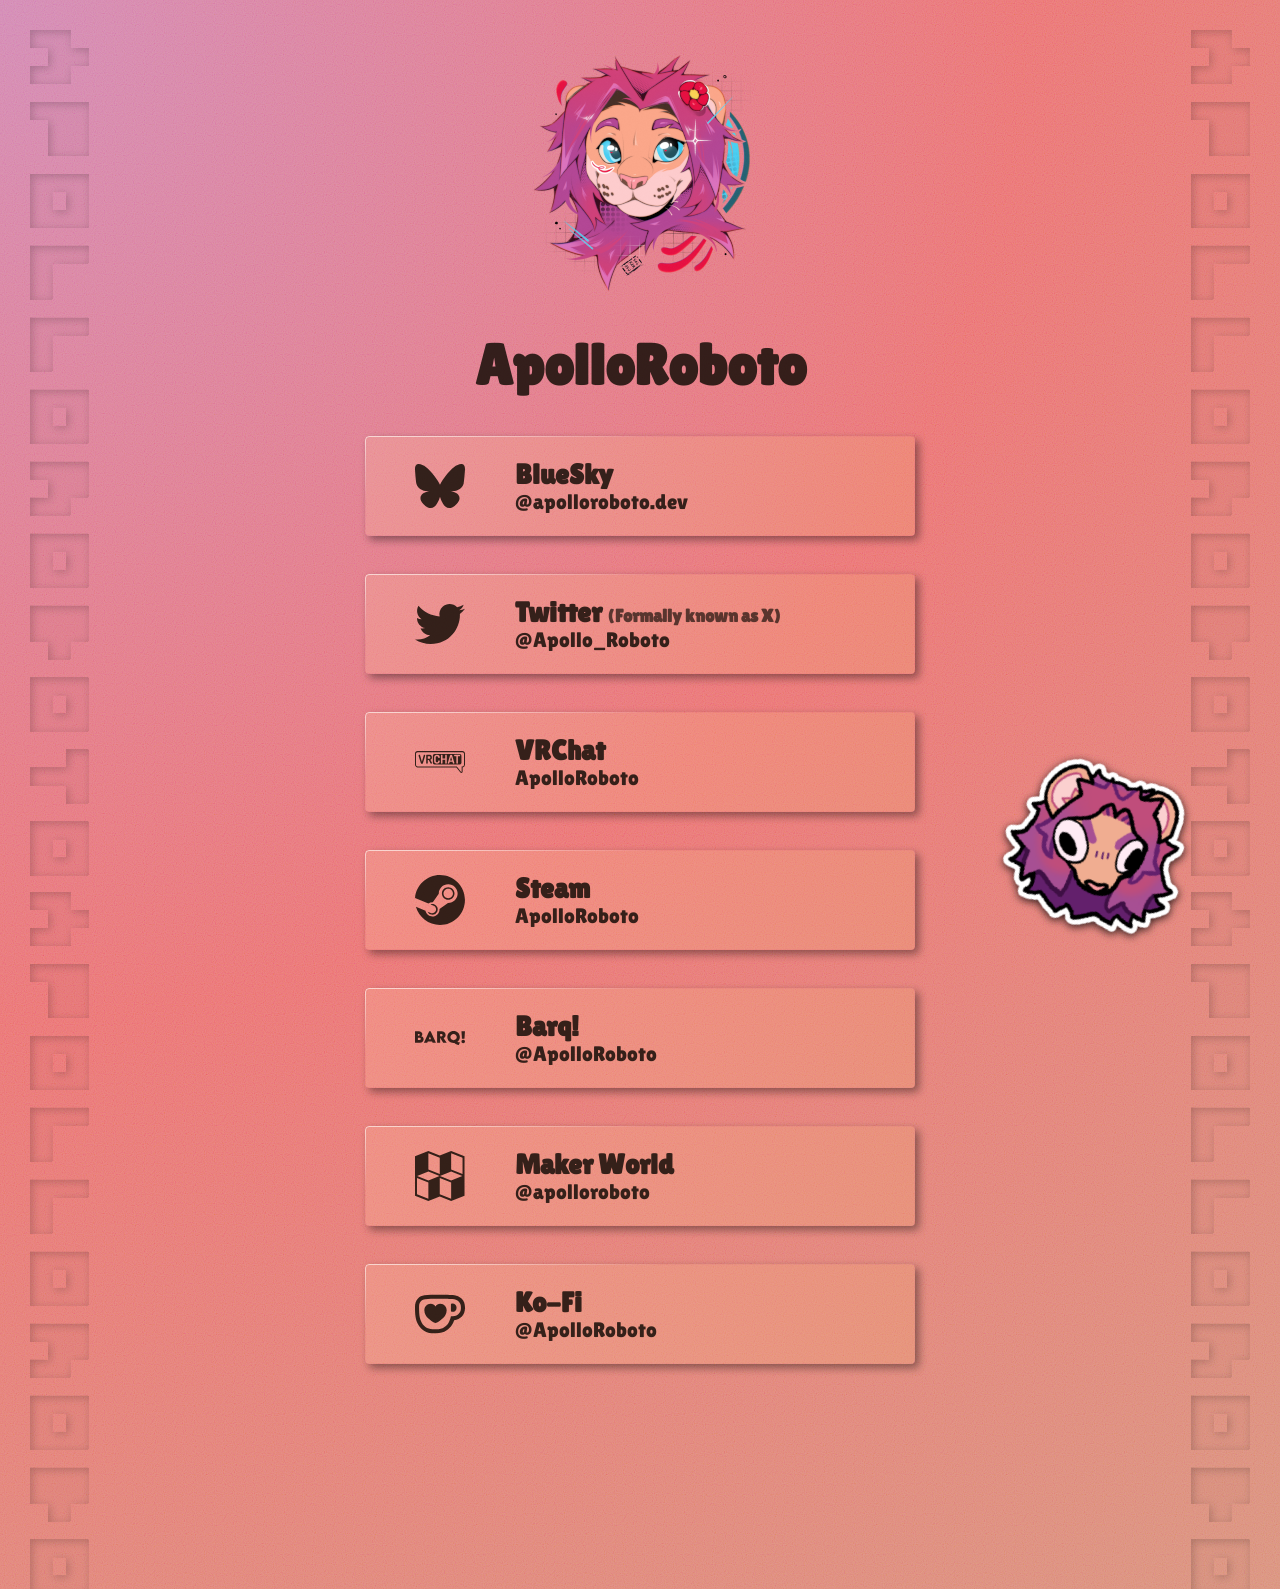
==== index2.html @ 9294cda2 "progress on url page" ====
<html>
    <head>
        <link rel="stylesheet" href="https://fonts.googleapis.com/css?family=Lilita One">
        <style>
            body {
                padding: 0;
                margin: 0;
                background:
                    url("assets/noise.svg"),
                    radial-gradient(circle at top left, rgba(217, 154, 191) 0%, rgb(238, 135, 135) 50%, rgb(223, 161, 143) 100%);
                background-blend-mode: color-burn;
                font-family: "Lilita One";
                display: flex;
                flex-direction: column;
                align-items: center;
                padding-block-start: 38px;
                padding-block-end: 25vh;
                gap: 38px;
                user-select: none;
                position: relative;
            }

            h1 {
                padding: 0;
                margin: 0;
                font-size: 57px;
                color: #1A100ADF;
                letter-spacing: 5%;
            }

            .url_button {
                display: flex;
                flex-direction: row;
                align-items: center;
                gap: 50px;
                padding-inline-start: 50px;
                width: 500px;
                max-width: 500px;
                min-width: 400px;
                height: 100px;
                border-radius: 4px;
                box-shadow: 4px 4px 8px #00000066;
                text-decoration: none;
                transition: all .15s ease-in-out;
                background-image: url("assets/button.svg");
                background-repeat: none;
            }
            .url_button:hover {
                scale: 102.5%;
                box-shadow: 9px 9px 14px #00000066;
            }
            .url_button svg,
            .url_button img {
                width: 50px;
                height: 50px;
                color: #1A100ADF;
            }
            .url_button h2 {
                font-size: 28px;
                color: #1A100ADF;
                padding: 0;
                margin: 0;
            }
            .url_button span {
                font-size: 21px;
                color: #1A100ADF;
            }
            .url_button small {
                font-size: 18px;
                opacity: 80%;
            }

            .sticker {
                position: absolute;
                width: 190px;
                height: 190px;
                top: 0px;
                left: 50%;
                translate: 364px 750px;
                rotate: 22deg;
                filter: drop-shadow(1px 2px 4px #000000CC);
            }

            .left_bit_text {
                position: absolute;
                top: 30px;
                left: 30px;
                bottom: 0;
                width: 59px;
                background-image: url("assets/apolloroboto_bit_text.svg");
                background-repeat: repeat-y;
                background-position: top;
            }
            .right_bit_text {
                position: absolute;
                top: 30px;
                right: 30px;
                bottom: 0;
                width: 59px;
                background-image: url("assets/apolloroboto_bit_text.svg");
                background-repeat: repeat-y;
                background-position: top;
            }

        </style>
    </head>
    <body>

        <img src="assets/apollo_by_valkarasu_transparent.png" alt="Apollo by Valkarasu">

        <h1>ApolloRoboto</h1>

        <a class="url_button" href="https://bsky.app/profile/did:plc:s3xcflxtxenb74msfpyjkhjd">
            <img src="assets/icons/bluesky.svg">
            <div>
                <h2>BlueSky</h2>
                <span>@apolloroboto.dev</span>
            </div>
        </a>

        <a class="url_button" href="https://twitter.com/Apollo_Roboto">
            <img src="assets/icons/twitter.svg">
            <div>
                <h2>Twitter <small>(Formally known as X)</small></h2>
                <span>@Apollo_Roboto</span>
            </div>
        </a>

        <a class="url_button" href="https://vrchat.com/home/user/usr_f34f3c4d-56a7-4821-9aa4-51be458d421a">
            <img src="assets/icons/vrchat.svg">
            <div>
                <h2>VRChat</h2>
                <span>ApolloRoboto</span>
            </div>
        </a>

        <a class="url_button" href="https://steamcommunity.com/id/ApolloRoboto/">
            <img src="assets/icons/steam.svg">
            <div>
                <h2>Steam</h2>
                <span>ApolloRoboto</span>
            </div>
        </a>

        <a class="url_button" href="https://web.barq.app/profiles/1fcb3248-6b0b-4448-8680-1d28ed8b0959">
            <img src="assets/icons/barq.svg">
            <div>
                <h2>Barq!</h2>
                <span>@ApolloRoboto</span>
            </div>
        </a>

        <a class="url_button" href="https://makerworld.com/en/@apolloroboto">
            <img src="assets/icons/maker_world.svg">
            <div>
                <h2>Maker World</h2>
                <span>@apolloroboto</span>
            </div>
        </a>

        <a class="url_button" href="https://ko-fi.com/apolloroboto">
            <img src="assets/icons/ko_fi.svg">
            <div>
                <h2>Ko-Fi</h2>
                <span>@ApolloRoboto</span>
            </div>
        </a>

        <img class="sticker" src="assets/apollo_by_tigerstooth_sticker.png" alt="Apollo by Tigerstooth">

        <div class="left_bit_text"></div>

        <div class="right_bit_text"></div>

    </body>
</html>
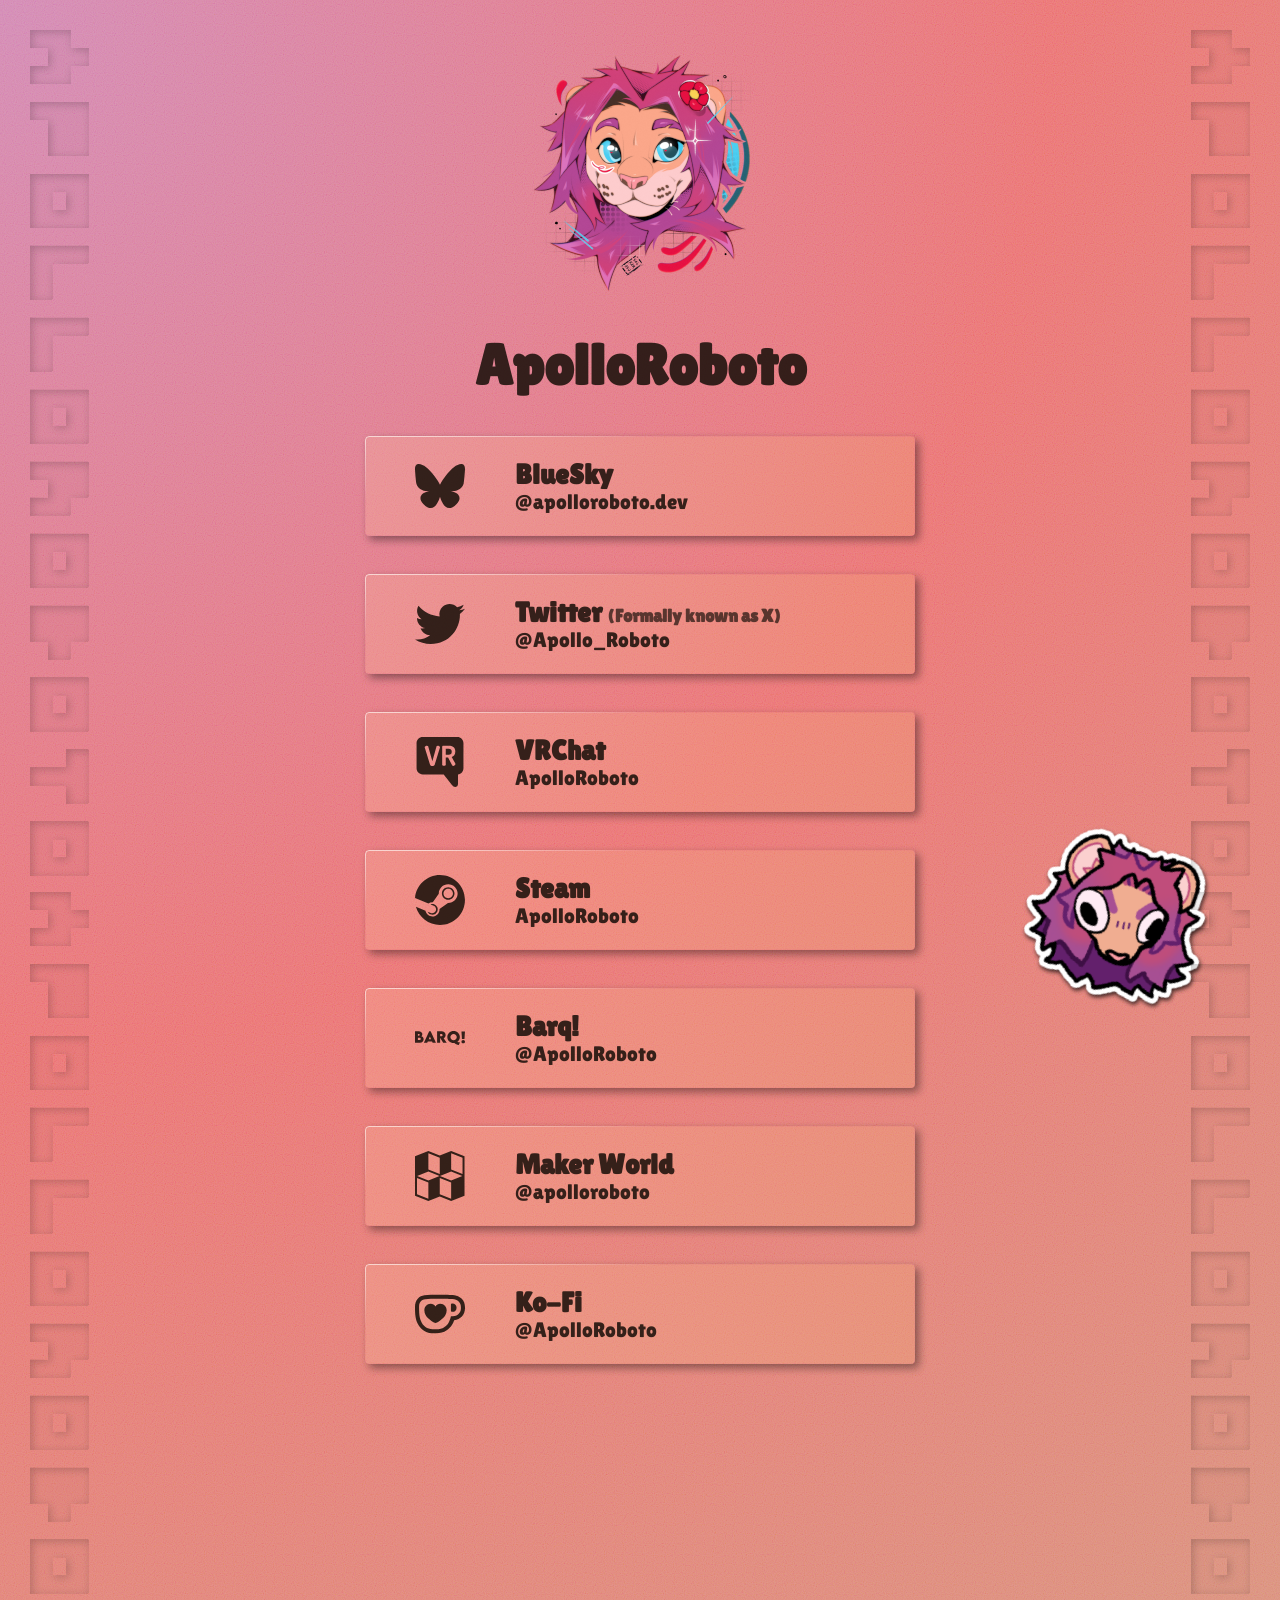
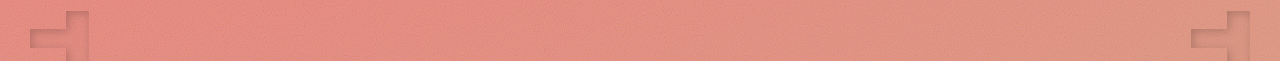
==== commit 040b07b0: "little fixes" ====
--- a/index2.html
+++ b/index2.html
@@ -14,7 +14,7 @@
                 flex-direction: column;
                 align-items: center;
                 padding-block-start: 38px;
-                padding-block-end: 25vh;
+                padding-block-end: 33vh;
                 gap: 38px;
                 user-select: none;
                 position: relative;
@@ -76,9 +76,7 @@
                 height: 190px;
                 top: 0px;
                 left: 50%;
-                translate: 364px 750px;
-                rotate: 22deg;
-                filter: drop-shadow(1px 2px 4px #000000CC);
+                filter: drop-shadow(2px 2px 2px #000000BB);
             }
 
             .left_bit_text {
@@ -110,7 +108,7 @@
 
         <h1>ApolloRoboto</h1>
 
-        <a class="url_button" href="https://bsky.app/profile/did:plc:s3xcflxtxenb74msfpyjkhjd">
+        <a id="bluesky" class="url_button" href="https://bsky.app/profile/did:plc:s3xcflxtxenb74msfpyjkhjd">
             <img src="assets/icons/bluesky.svg">
             <div>
                 <h2>BlueSky</h2>
@@ -118,7 +116,7 @@
             </div>
         </a>
 
-        <a class="url_button" href="https://twitter.com/Apollo_Roboto">
+        <a id="twitter" class="url_button" href="https://twitter.com/Apollo_Roboto">
             <img src="assets/icons/twitter.svg">
             <div>
                 <h2>Twitter <small>(Formally known as X)</small></h2>
@@ -126,15 +124,15 @@
             </div>
         </a>
 
-        <a class="url_button" href="https://vrchat.com/home/user/usr_f34f3c4d-56a7-4821-9aa4-51be458d421a">
-            <img src="assets/icons/vrchat.svg">
+        <a id="vrchat" class="url_button" href="https://vrchat.com/home/user/usr_f34f3c4d-56a7-4821-9aa4-51be458d421a">
+            <img src="assets/icons/vrchat_fill.svg">
             <div>
                 <h2>VRChat</h2>
                 <span>ApolloRoboto</span>
             </div>
         </a>
 
-        <a class="url_button" href="https://steamcommunity.com/id/ApolloRoboto/">
+        <a id="steam" class="url_button" href="https://steamcommunity.com/id/ApolloRoboto/">
             <img src="assets/icons/steam.svg">
             <div>
                 <h2>Steam</h2>
@@ -142,7 +140,7 @@
             </div>
         </a>
 
-        <a class="url_button" href="https://web.barq.app/profiles/1fcb3248-6b0b-4448-8680-1d28ed8b0959">
+        <a id="barq" class="url_button" href="https://barq.app/@ApolloRoboto">
             <img src="assets/icons/barq.svg">
             <div>
                 <h2>Barq!</h2>
@@ -150,7 +148,7 @@
             </div>
         </a>
 
-        <a class="url_button" href="https://makerworld.com/en/@apolloroboto">
+        <a id="maker_world" class="url_button" href="https://makerworld.com/en/@apolloroboto">
             <img src="assets/icons/maker_world.svg">
             <div>
                 <h2>Maker World</h2>
@@ -158,7 +156,7 @@
             </div>
         </a>
 
-        <a class="url_button" href="https://ko-fi.com/apolloroboto">
+        <a id="ko_fi" class="url_button" href="https://ko-fi.com/apolloroboto">
             <img src="assets/icons/ko_fi.svg">
             <div>
                 <h2>Ko-Fi</h2>
@@ -166,7 +164,12 @@
             </div>
         </a>
 
-        <img class="sticker" src="assets/apollo_by_tigerstooth_sticker.png" alt="Apollo by Tigerstooth">
+        <img
+            class="sticker"
+            src="assets/apollo_by_tigerstooth_sticker.png"
+            alt="Apollo by Tigerstooth"
+            style="translate: 385px 820px; rotate: 22deg;"
+        >
 
         <div class="left_bit_text"></div>
 
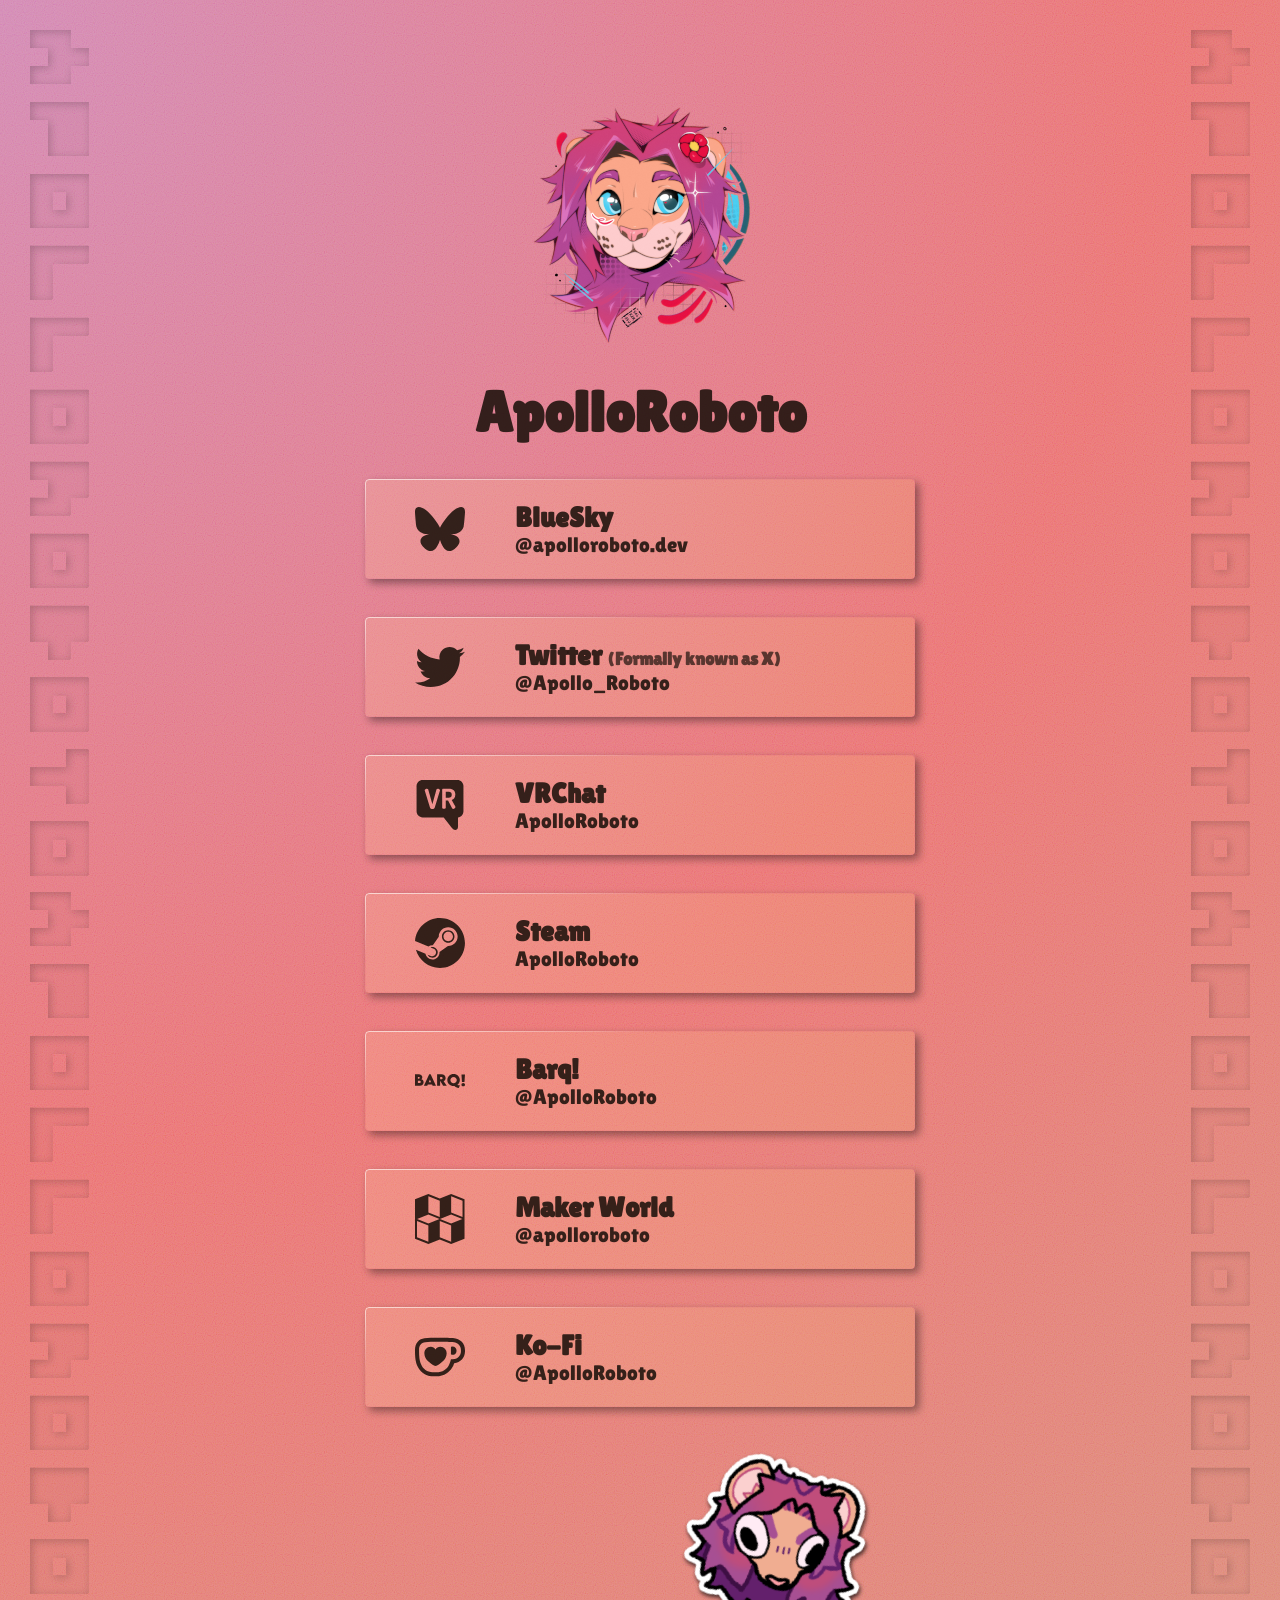
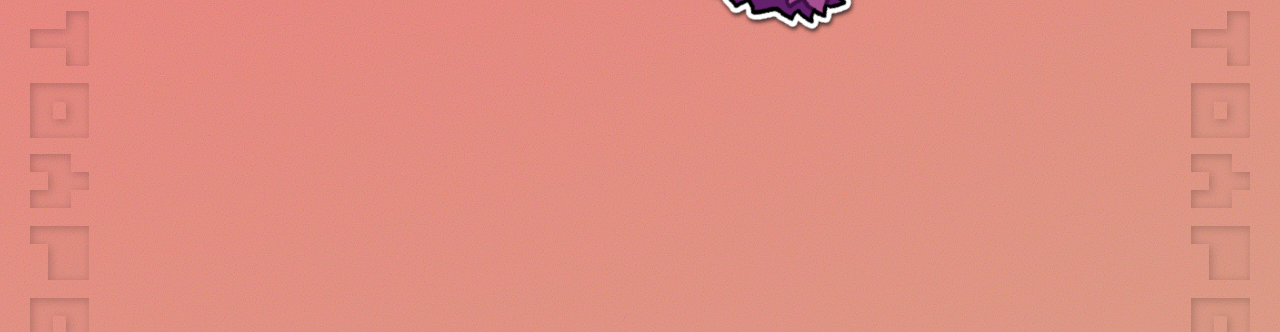
==== commit d56c3516: "got new page with responsive design" ====
--- a/index2.html
+++ b/index2.html
@@ -1,114 +1,16 @@
 <html>
     <head>
         <link rel="stylesheet" href="https://fonts.googleapis.com/css?family=Lilita One">
-        <style>
-            body {
-                padding: 0;
-                margin: 0;
-                background:
-                    url("assets/noise.svg"),
-                    radial-gradient(circle at top left, rgba(217, 154, 191) 0%, rgb(238, 135, 135) 50%, rgb(223, 161, 143) 100%);
-                background-blend-mode: color-burn;
-                font-family: "Lilita One";
-                display: flex;
-                flex-direction: column;
-                align-items: center;
-                padding-block-start: 38px;
-                padding-block-end: 33vh;
-                gap: 38px;
-                user-select: none;
-                position: relative;
-            }
-
-            h1 {
-                padding: 0;
-                margin: 0;
-                font-size: 57px;
-                color: #1A100ADF;
-                letter-spacing: 5%;
-            }
-
-            .url_button {
-                display: flex;
-                flex-direction: row;
-                align-items: center;
-                gap: 50px;
-                padding-inline-start: 50px;
-                width: 500px;
-                max-width: 500px;
-                min-width: 400px;
-                height: 100px;
-                border-radius: 4px;
-                box-shadow: 4px 4px 8px #00000066;
-                text-decoration: none;
-                transition: all .15s ease-in-out;
-                background-image: url("assets/button.svg");
-                background-repeat: none;
-            }
-            .url_button:hover {
-                scale: 102.5%;
-                box-shadow: 9px 9px 14px #00000066;
-            }
-            .url_button svg,
-            .url_button img {
-                width: 50px;
-                height: 50px;
-                color: #1A100ADF;
-            }
-            .url_button h2 {
-                font-size: 28px;
-                color: #1A100ADF;
-                padding: 0;
-                margin: 0;
-            }
-            .url_button span {
-                font-size: 21px;
-                color: #1A100ADF;
-            }
-            .url_button small {
-                font-size: 18px;
-                opacity: 80%;
-            }
-
-            .sticker {
-                position: absolute;
-                width: 190px;
-                height: 190px;
-                top: 0px;
-                left: 50%;
-                filter: drop-shadow(2px 2px 2px #000000BB);
-            }
-
-            .left_bit_text {
-                position: absolute;
-                top: 30px;
-                left: 30px;
-                bottom: 0;
-                width: 59px;
-                background-image: url("assets/apolloroboto_bit_text.svg");
-                background-repeat: repeat-y;
-                background-position: top;
-            }
-            .right_bit_text {
-                position: absolute;
-                top: 30px;
-                right: 30px;
-                bottom: 0;
-                width: 59px;
-                background-image: url("assets/apolloroboto_bit_text.svg");
-                background-repeat: repeat-y;
-                background-position: top;
-            }
-
-        </style>
+        <link rel="stylesheet" href="./assets/style.css">
     </head>
     <body>
+        <div class="left_bit_text"></div>
+        <div class="right_bit_text"></div>
 
         <img src="assets/apollo_by_valkarasu_transparent.png" alt="Apollo by Valkarasu">
-
         <h1>ApolloRoboto</h1>
 
-        <a id="bluesky" class="url_button" href="https://bsky.app/profile/did:plc:s3xcflxtxenb74msfpyjkhjd">
+        <a id="bluesky" class="url_button" href="https://bsky.app/profile/apolloroboto.dev">
             <img src="assets/icons/bluesky.svg">
             <div>
                 <h2>BlueSky</h2>
@@ -165,15 +67,11 @@
         </a>
 
         <img
+            id="apollo_sticker"
             class="sticker"
             src="assets/apollo_by_tigerstooth_sticker.png"
             alt="Apollo by Tigerstooth"
-            style="translate: 385px 820px; rotate: 22deg;"
         >
-
-        <div class="left_bit_text"></div>
-
-        <div class="right_bit_text"></div>
 
     </body>
 </html>
--- a/assets/style.css
+++ b/assets/style.css
@@ -0,0 +1,164 @@
+body {
+    position: relative;
+    display: flex;
+    flex-direction: column;
+    align-items: center;
+    gap: 38px;
+    padding: 0;
+    margin: 0;
+    padding-block-start: 10vh;
+    padding-block-end: 33vh;
+    background:
+        url("noise.svg"),
+        radial-gradient(
+            circle at top left,
+            rgb(217, 154, 191) 0%,
+            /*rgb(240, 152, 185)*/
+            rgb(238, 135, 135) 50%,
+            rgb(223, 161, 143) 100%
+        );
+    background-blend-mode: color-burn;
+    font-family: "Lilita One";
+    user-select: none;
+    overflow-x: hidden;
+}
+
+
+/************************/
+
+
+h1 {
+    padding: 0;
+    margin: 0;
+    font-size: 57px;
+    color: #1A100ADF;
+    letter-spacing: 5%;
+    line-height: 57px;
+}
+
+
+/************************/
+
+
+.url_button {
+    display: flex;
+    flex-direction: row;
+    align-items: center;
+    gap: 50px;
+    padding-inline-start: 50px;
+    width: 60%;
+    max-width: 500px;
+    min-width: 400px;
+    height: 100px;
+    background-image: url("button.svg");
+    box-shadow: 4px 4px 8px #00000066;
+    border-radius: 4px;
+    text-decoration: none;
+    transition-property: scale, box-shadow;
+    transition-duration: .15s;
+    transition-timing-function: ease-in-out;
+}
+.url_button:hover {
+    scale: 102.5%;
+    box-shadow: 9px 9px 14px #00000066;
+}
+.url_button svg,
+.url_button img {
+    width: 50px;
+    height: 50px;
+    color: #1A100ADF;
+}
+.url_button h2 {
+    font-size: 28px;
+    color: #1A100ADF;
+    padding: 0;
+    margin: 0;
+}
+.url_button span {
+    font-size: 21px;
+    color: #1A100ADF;
+}
+.url_button small {
+    font-size: 18px;
+    opacity: 80%;
+}
+
+@media (max-width: 700px) {
+    .url_button {
+        padding-inline-start: 35px;
+        gap: 35px;
+        min-width: 390px;
+        width: 70%;
+    }
+}
+
+
+/************************/
+
+
+:root {
+    --bit-text-width: 59px;
+    --bit-text-gap: 30px;
+}
+.left_bit_text {
+    position: absolute;
+    top: var(--bit-text-gap);
+    left: var(--bit-text-gap);
+    bottom: 0;
+    width: var(--bit-text-width);
+    background-image: url("apolloroboto_bit_text.svg");
+    background-repeat: repeat-y;
+    background-position: top;
+    background-size: 100% auto;
+}
+.right_bit_text {
+    position: absolute;
+    top: var(--bit-text-gap);
+    right: var(--bit-text-gap);
+    bottom: 0;
+    width: var(--bit-text-width);
+    background-image: url("apolloroboto_bit_text.svg");
+    background-repeat: repeat-y;
+    background-position: top;
+    background-size: 100% auto;
+}
+
+@media (max-width: 700px) {
+    :root {
+        --bit-text-width: 43px;
+        --bit-text-gap: 15px;
+    }
+}
+@media (max-width: 590px) {
+    .right_bit_text,
+    .left_bit_text {
+        display: none;
+    }
+}
+
+
+/************************/
+
+
+.sticker {
+    position: absolute;
+    width: 190px;
+    height: 190px;
+    top: 0px;
+    left: 50%;
+    filter: drop-shadow(2px 2px 2px #000000BB);
+}
+#apollo_sticker {
+    translate: 385px 820px;
+    rotate: 22deg;
+}
+
+@media (max-width: 1340px) {
+    .sticker {
+        position: relative;
+        left: 0px;
+    }
+    #apollo_sticker {
+        translate: 140px 0px;
+    }
+}
